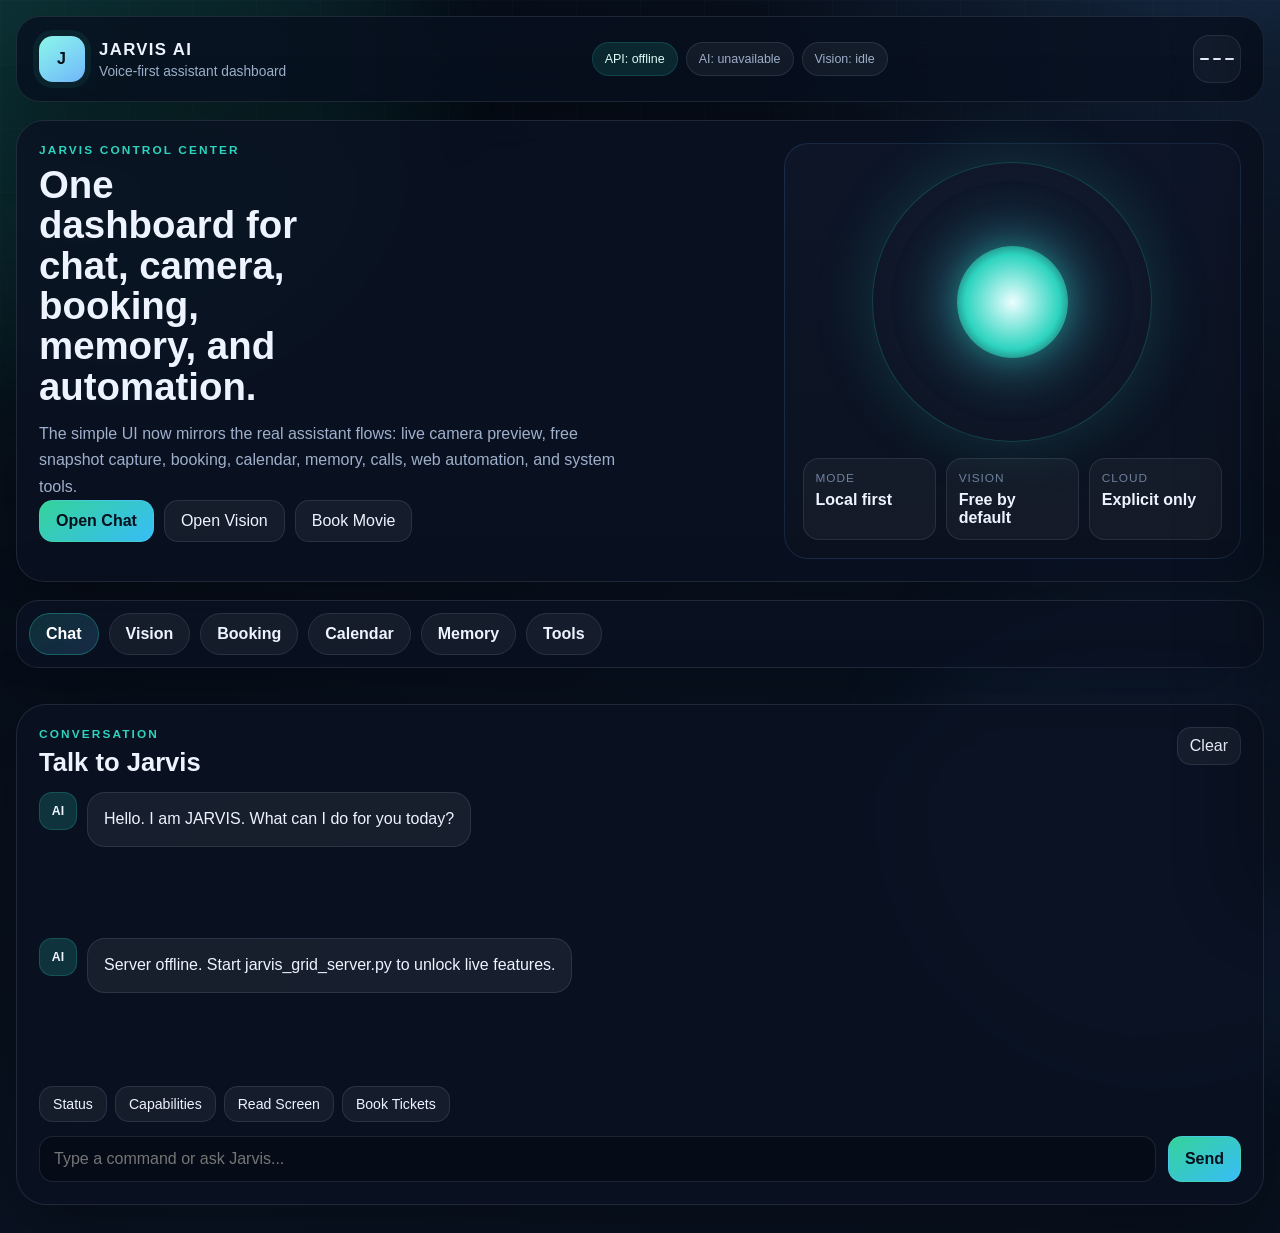
==== AI_Assistant/ui/index.html @ 4f627b4f "JARVIS Core, Phase 4 & Tier 3 Integrations" ====
<!DOCTYPE html>
<html lang="en">
<head>
  <meta charset="UTF-8">
  <meta name="viewport" content="width=device-width, initial-scale=1.0">
  <meta name="theme-color" content="#08111f">
  <title>JARVIS AI</title>
  <link rel="stylesheet" href="styles.css">
</head>
<body>
  <div class="bg-orb orb-a"></div>
  <div class="bg-orb orb-b"></div>
  <div class="bg-grid"></div>

  <div class="app-shell">
    <header class="topbar">
      <div class="brand">
        <div class="brand-mark">J</div>
        <div>
          <div class="brand-title">JARVIS AI</div>
          <div class="brand-subtitle">Voice-first assistant dashboard</div>
        </div>
      </div>
      <div class="status-row">
        <span class="status-chip" id="apiStatus">API: checking...</span>
        <span class="status-chip subtle" id="aiStatus">AI: unknown</span>
        <span class="status-chip subtle" id="visionStatus">Vision: idle</span>
      </div>
      <button class="icon-button" id="hamburger" aria-label="Open menu">
        <span></span><span></span><span></span>
      </button>
    </header>

    <main class="main-grid">
      <section class="hero-card">
        <div class="hero-copy">
          <p class="eyebrow">Jarvis Control Center</p>
          <h1>One dashboard for chat, camera, booking, memory, and automation.</h1>
          <p class="hero-text">
            The simple UI now mirrors the real assistant flows: live camera preview, free snapshot capture,
            booking, calendar, memory, calls, web automation, and system tools.
          </p>
          <div class="hero-actions">
            <button class="primary-button" data-panel-target="chat">Open Chat</button>
            <button class="ghost-button" data-panel-target="vision">Open Vision</button>
            <button class="ghost-button" data-panel-target="booking">Book Movie</button>
          </div>
        </div>
        <div class="hero-panel">
          <div class="pulse-ring">
            <div class="pulse-core"></div>
          </div>
          <div class="hero-metrics">
            <div>
              <span class="metric-label">Mode</span>
              <strong>Local first</strong>
            </div>
            <div>
              <span class="metric-label">Vision</span>
              <strong>Free by default</strong>
            </div>
            <div>
              <span class="metric-label">Cloud</span>
              <strong>Explicit only</strong>
            </div>
          </div>
        </div>
      </section>

      <nav class="module-tabs" id="moduleTabs">
        <button class="module-tab active" data-panel="chat">Chat</button>
        <button class="module-tab" data-panel="vision">Vision</button>
        <button class="module-tab" data-panel="booking">Booking</button>
        <button class="module-tab" data-panel="calendar">Calendar</button>
        <button class="module-tab" data-panel="memory">Memory</button>
        <button class="module-tab" data-panel="tools">Tools</button>
      </nav>

      <div class="workspace">
        <section class="panel active" id="panel-chat">
          <div class="panel-head">
            <div>
              <p class="panel-kicker">Conversation</p>
              <h2>Talk to Jarvis</h2>
            </div>
            <button class="tiny-button" id="clearChatBtn">Clear</button>
          </div>
          <div class="chat-log" id="chatMessages">
            <div class="message ai">
              <div class="avatar">AI</div>
              <div class="bubble">Hello. I am JARVIS. What can I do for you today?</div>
            </div>
          </div>
          <div class="quick-chips" id="quickChips">
            <button class="chip" data-text="What's my status?">Status</button>
            <button class="chip" data-text="What can you do?">Capabilities</button>
            <button class="chip" data-text="Read screen">Read Screen</button>
            <button class="chip" data-text="Book tickets">Book Tickets</button>
          </div>
          <div class="composer">
            <input id="messageInput" type="text" placeholder="Type a command or ask Jarvis..." autocomplete="off">
            <button id="sendButton" class="primary-button">Send</button>
          </div>
        </section>

        <section class="panel" id="panel-vision">
          <div class="panel-head">
            <div>
              <p class="panel-kicker">Vision</p>
              <h2>Camera and screen analysis</h2>
            </div>
            <span class="panel-hint" id="visionHint">Live preview ready.</span>
          </div>

          <div class="vision-preview">
            <video id="visPreview" autoplay playsinline muted></video>
            <div class="vision-badge" id="visBadge">Camera off</div>
          </div>
          <canvas id="visCanvas" class="hidden"></canvas>

          <div class="vision-actions">
            <button class="primary-button" id="visStartBtn">Live Preview</button>
            <button class="ghost-button" id="visCaptureBtn">Capture</button>
            <button class="ghost-button" id="visAnalyzeBtn">Analyze</button>
            <button class="ghost-button" id="visStopBtn">Stop</button>
            <button class="ghost-button" id="visScreenBtn">Screen</button>
            <button class="ghost-button" id="visQrBtn">Scan QR</button>
            <button class="ghost-button" id="visOcrBtn">Read Text</button>
          </div>
          <div class="panel-output" id="visionOutput">Point the camera, capture a frame, or read the screen.</div>
          <label class="toggle-row">
            <input type="checkbox" id="visionCloudToggle">
            <span>Use cloud analysis only when I press Analyze</span>
          </label>
        </section>

        <section class="panel" id="panel-booking">
          <div class="panel-head">
            <div>
              <p class="panel-kicker">Booking</p>
              <h2>Movie ticket flow</h2>
            </div>
            <span class="panel-hint">Free catalog + checkout handoff</span>
          </div>

          <div class="stack">
            <label class="field">
              <span>City</span>
              <input id="bookCity" type="text" value="Chennai" placeholder="City">
            </label>
            <label class="field">
              <span>Search movie</span>
              <input id="bookQuery" type="text" placeholder="Try Leo, Jawan, Kalki...">
            </label>
          </div>

          <div class="stack">
            <label class="field">
              <span>Movie</span>
              <select id="bookMovie">
                <option value="">Loading movies...</option>
              </select>
            </label>
            <label class="field">
              <span>Theater</span>
              <select id="bookTheater">
                <option value="">Select a movie first</option>
              </select>
            </label>
          </div>

          <div class="showtime-row" id="bookShows"></div>

          <div class="stack">
            <label class="field compact">
              <span>Seats</span>
              <input id="bookSeats" type="number" min="1" max="10" value="1">
            </label>
            <button class="primary-button" id="bookCheckoutBtn">Open Checkout</button>
            <button class="ghost-button" id="bookRefreshBtn">Refresh Catalog</button>
          </div>
          <div class="panel-output" id="bookingOutput">Tap a showtime to prepare the checkout summary.</div>
        </section>

        <section class="panel" id="panel-calendar">
          <div class="panel-head">
            <div>
              <p class="panel-kicker">Calendar</p>
              <h2>Plan the day</h2>
            </div>
            <span class="panel-hint">Google Calendar via OAuth</span>
          </div>
          <div class="button-row">
            <button class="ghost-button" data-calendar="today">Today</button>
            <button class="ghost-button" data-calendar="week">This Week</button>
            <button class="ghost-button" data-calendar="next">Next Event</button>
            <button class="ghost-button" data-calendar="free">Free Slots</button>
          </div>
          <div class="stack">
            <label class="field">
              <span>Event title</span>
              <input id="calSummary" type="text" placeholder="Team sync">
            </label>
            <label class="field">
              <span>When</span>
              <input id="calWhen" type="text" placeholder="Tomorrow 3pm">
            </label>
            <label class="field compact">
              <span>Minutes</span>
              <input id="calDuration" type="number" min="15" max="240" value="60">
            </label>
          </div>
          <div class="button-row">
            <button class="primary-button" id="calAddBtn">Add Event</button>
          </div>
          <div class="panel-output" id="calendarOutput">Calendar is waiting.</div>
        </section>

        <section class="panel" id="panel-memory">
          <div class="panel-head">
            <div>
              <p class="panel-kicker">Memory</p>
              <h2>Profile and preferences</h2>
            </div>
            <span class="panel-hint">Saved locally in `.jarvis_memory.json`</span>
          </div>
          <div class="stack">
            <label class="field">
              <span>Name</span>
              <input id="memName" type="text" placeholder="Your name">
            </label>
            <label class="field">
              <span>City</span>
              <input id="memCity" type="text" placeholder="Your city">
            </label>
          </div>
          <div class="button-row">
            <button class="primary-button" id="memSaveProfileBtn">Save Profile</button>
          </div>
          <div class="stack">
            <label class="field">
              <span>Place label</span>
              <input id="memPlaceLabel" type="text" placeholder="home, office, gym">
            </label>
            <label class="field">
              <span>Place name</span>
              <input id="memPlaceName" type="text" placeholder="Marina Beach">
            </label>
          </div>
          <div class="button-row">
            <button class="primary-button" id="memSavePlaceBtn">Save Place</button>
            <button class="ghost-button" id="memReloadBtn">Reload Memory</button>
          </div>
          <div class="panel-output" id="memoryOutput">No profile loaded yet.</div>
        </section>

        <section class="panel" id="panel-tools">
          <div class="panel-head">
            <div>
              <p class="panel-kicker">Tools</p>
              <h2>Web, messages, home, system</h2>
            </div>
            <span class="panel-hint">One-tap utilities</span>
          </div>

          <div class="tool-grid">
            <div class="tool-card">
              <h3>Web automation</h3>
              <input id="webCommand" type="text" placeholder="search iPhone 15 on amazon under 60000">
              <div class="button-row">
                <button class="primary-button" id="webRunBtn">Run</button>
                <button class="ghost-button" id="webConfirmBtn">Confirm</button>
                <button class="ghost-button" id="webCancelBtn">Cancel</button>
              </div>
              <div class="tool-note" id="webOutput">Search, fill, or type commands.</div>
            </div>

            <div class="tool-card">
              <h3>Messages</h3>
              <input id="msgContact" type="text" placeholder="Rahul">
              <input id="msgText" type="text" placeholder="I am on my way">
              <div class="button-row">
                <button class="primary-button" id="msgDraftBtn">Draft</button>
                <button class="ghost-button" id="msgConfirmBtn">Send</button>
                <button class="ghost-button" id="msgCancelBtn">Cancel</button>
              </div>
              <div class="tool-note" id="msgOutput">Draft a reply, then confirm.</div>
            </div>

            <div class="tool-card">
              <h3>Smart home</h3>
              <input id="homeCommand" type="text" placeholder="turn on bedroom light">
              <div class="button-row">
                <button class="primary-button" id="homeRunBtn">Run</button>
                <button class="ghost-button" data-scene="movie">Movie</button>
                <button class="ghost-button" data-scene="sleep">Sleep</button>
              </div>
              <div class="tool-note" id="homeOutput">Lights, scenes, and devices.</div>
            </div>

            <div class="tool-card">
              <h3>System</h3>
              <div class="button-row">
                <button class="ghost-button" data-system="all">All</button>
                <button class="ghost-button" data-system="cpu">CPU</button>
                <button class="ghost-button" data-system="ram">RAM</button>
                <button class="ghost-button" data-system="wifi">WiFi</button>
              </div>
              <div class="tool-note" id="sysOutput">System status will appear here.</div>
            </div>
          </div>
        </section>
      </div>
    </main>
  </div>

  <aside class="drawer" id="sidebar" aria-hidden="true">
    <div class="drawer-head">
      <h3>Quick jump</h3>
      <button class="icon-button small" id="drawerClose" aria-label="Close menu">✕</button>
    </div>
    <div class="drawer-list">
      <button data-panel-target="chat">Chat</button>
      <button data-panel-target="vision">Vision</button>
      <button data-panel-target="booking">Booking</button>
      <button data-panel-target="calendar">Calendar</button>
      <button data-panel-target="memory">Memory</button>
      <button data-panel-target="tools">Tools</button>
    </div>
  </aside>

  <div class="drawer-backdrop" id="drawerBackdrop"></div>
  <script src="script.js"></script>
</body>
</html>
---- AI_Assistant/ui/styles.css ----
:root {
  --bg: #07111f;
  --bg-2: #0c1729;
  --card: rgba(10, 18, 34, 0.82);
  --card-strong: rgba(15, 26, 46, 0.96);
  --line: rgba(148, 163, 184, 0.16);
  --text: #eef4ff;
  --sub: #9fb0cc;
  --muted: #6f819f;
  --accent: #2dd4bf;
  --accent-2: #60a5fa;
  --accent-3: #f59e0b;
  --danger: #fb7185;
  --shadow: 0 24px 80px rgba(0, 0, 0, 0.35);
}

* {
  box-sizing: border-box;
}

html, body {
  margin: 0;
  min-height: 100%;
}

body {
  font-family: "Aptos", "Segoe UI", "Inter", sans-serif;
  color: var(--text);
  background:
    radial-gradient(circle at top left, rgba(45, 212, 191, 0.14), transparent 28%),
    radial-gradient(circle at top right, rgba(96, 165, 250, 0.16), transparent 30%),
    linear-gradient(135deg, #050b14, #0a1424 56%, #08111f);
  overflow-x: hidden;
}

button, input, select {
  font: inherit;
}

button {
  cursor: pointer;
}

.bg-grid {
  position: fixed;
  inset: 0;
  background-image:
    linear-gradient(rgba(148, 163, 184, 0.05) 1px, transparent 1px),
    linear-gradient(90deg, rgba(148, 163, 184, 0.05) 1px, transparent 1px);
  background-size: 64px 64px;
  mask-image: linear-gradient(to bottom, rgba(0,0,0,0.6), transparent 85%);
  pointer-events: none;
}

.bg-orb {
  position: fixed;
  width: 34rem;
  height: 34rem;
  border-radius: 50%;
  filter: blur(55px);
  opacity: 0.28;
  pointer-events: none;
}

.orb-a {
  top: -10rem;
  left: -8rem;
  background: rgba(45, 212, 191, 0.24);
}

.orb-b {
  right: -10rem;
  bottom: -12rem;
  background: rgba(96, 165, 250, 0.24);
}

.app-shell {
  position: relative;
  z-index: 1;
  width: min(1280px, calc(100vw - 32px));
  margin: 16px auto 28px;
}

.topbar {
  display: flex;
  align-items: center;
  justify-content: space-between;
  gap: 16px;
  padding: 18px 22px;
  border: 1px solid var(--line);
  border-radius: 24px;
  background: rgba(8, 16, 30, 0.84);
  backdrop-filter: blur(20px);
  box-shadow: var(--shadow);
}

.brand {
  display: flex;
  align-items: center;
  gap: 14px;
}

.brand-mark {
  width: 46px;
  height: 46px;
  border-radius: 14px;
  display: grid;
  place-items: center;
  font-weight: 800;
  letter-spacing: 0.08em;
  color: #041019;
  background: linear-gradient(145deg, #8af7e8, #73b9ff);
  box-shadow: 0 0 0 6px rgba(45, 212, 191, 0.08);
}

.brand-title {
  font-size: 1.05rem;
  font-weight: 700;
  letter-spacing: 0.08em;
}

.brand-subtitle {
  margin-top: 4px;
  color: var(--sub);
  font-size: 0.86rem;
}

.status-row {
  display: flex;
  gap: 8px;
  flex-wrap: wrap;
  justify-content: center;
}

.status-chip {
  display: inline-flex;
  align-items: center;
  gap: 8px;
  padding: 9px 12px;
  border-radius: 999px;
  background: rgba(45, 212, 191, 0.12);
  color: #dffcf6;
  border: 1px solid rgba(45, 212, 191, 0.18);
  font-size: 0.78rem;
}

.status-chip.subtle {
  background: rgba(255, 255, 255, 0.05);
  color: var(--sub);
  border-color: var(--line);
}

.icon-button {
  border: 1px solid var(--line);
  background: rgba(255, 255, 255, 0.04);
  color: var(--text);
  width: 48px;
  height: 48px;
  border-radius: 16px;
  display: inline-flex;
  align-items: center;
  justify-content: center;
  gap: 4px;
}

.icon-button span {
  display: block;
  width: 18px;
  height: 2px;
  background: var(--text);
  border-radius: 999px;
}

.icon-button.small {
  width: 36px;
  height: 36px;
  border-radius: 12px;
}

.icon-button:hover,
.ghost-button:hover,
.tiny-button:hover,
.module-tab:hover,
.drawer-list button:hover {
  transform: translateY(-1px);
}

.main-grid {
  display: grid;
  gap: 18px;
  margin-top: 18px;
}

.hero-card,
.workspace,
.module-tabs {
  border: 1px solid var(--line);
  background: var(--card);
  backdrop-filter: blur(20px);
  box-shadow: var(--shadow);
}

.hero-card {
  display: grid;
  grid-template-columns: 1.35fr 0.85fr;
  gap: 18px;
  align-items: stretch;
  padding: 22px;
  border-radius: 28px;
}

.eyebrow,
.panel-kicker {
  margin: 0 0 8px;
  color: var(--accent);
  text-transform: uppercase;
  letter-spacing: 0.18em;
  font-size: 0.74rem;
  font-weight: 700;
}

.hero-copy h1,
.panel-head h2 {
  margin: 0;
  line-height: 1.05;
}

.hero-copy h1 {
  font-size: clamp(2rem, 3vw, 3.3rem);
  max-width: 13ch;
}

.hero-text {
  margin: 14px 0 0;
  max-width: 68ch;
  color: var(--sub);
  line-height: 1.65;
}

.hero-actions,
.button-row,
.vision-actions {
  display: flex;
  flex-wrap: wrap;
  gap: 10px;
}

.primary-button,
.ghost-button,
.tiny-button,
.chip,
.module-tab,
.drawer-list button {
  border: 1px solid transparent;
  transition: transform 0.2s ease, background 0.2s ease, border-color 0.2s ease, color 0.2s ease;
}

.primary-button,
.ghost-button,
.tiny-button,
.chip {
  border-radius: 14px;
  padding: 11px 16px;
}

.primary-button {
  background: linear-gradient(145deg, #34d399, #38bdf8);
  color: #03101c;
  border-color: rgba(255,255,255,0.08);
  font-weight: 800;
}

.ghost-button,
.tiny-button,
.chip,
.module-tab,
.drawer-list button {
  background: rgba(255, 255, 255, 0.05);
  color: var(--text);
  border-color: var(--line);
}

.tiny-button {
  padding: 9px 12px;
}

.hero-panel {
  position: relative;
  display: grid;
  place-items: center;
  gap: 16px;
  padding: 18px;
  border-radius: 24px;
  background: linear-gradient(180deg, rgba(15, 23, 42, 0.9), rgba(12, 18, 32, 0.92));
  border: 1px solid rgba(96, 165, 250, 0.15);
}

.pulse-ring {
  position: relative;
  width: min(280px, 100%);
  aspect-ratio: 1;
  border-radius: 50%;
  border: 1px solid rgba(45, 212, 191, 0.24);
  background:
    radial-gradient(circle, rgba(45, 212, 191, 0.26) 0%, rgba(45, 212, 191, 0.06) 34%, transparent 62%),
    radial-gradient(circle at 50% 50%, rgba(96, 165, 250, 0.18), rgba(96, 165, 250, 0.02) 55%, transparent 70%);
  box-shadow:
    inset 0 0 0 18px rgba(255,255,255,0.01),
    0 0 60px rgba(45, 212, 191, 0.18);
  animation: floatPulse 6s ease-in-out infinite;
}

.pulse-core {
  position: absolute;
  inset: 30%;
  border-radius: 50%;
  background: radial-gradient(circle, #ecfeff, #2dd4bf 60%, #0f172a 100%);
  box-shadow: 0 0 40px rgba(45, 212, 191, 0.5);
}

.hero-metrics {
  display: grid;
  grid-template-columns: repeat(3, minmax(0, 1fr));
  gap: 10px;
  width: 100%;
}

.hero-metrics div {
  padding: 12px;
  border-radius: 16px;
  background: rgba(255, 255, 255, 0.04);
  border: 1px solid var(--line);
}

.metric-label {
  display: block;
  font-size: 0.74rem;
  text-transform: uppercase;
  letter-spacing: 0.08em;
  color: var(--muted);
  margin-bottom: 6px;
}

.module-tabs {
  display: flex;
  gap: 10px;
  padding: 12px;
  border-radius: 22px;
  overflow-x: auto;
  scrollbar-width: none;
}

.module-tabs::-webkit-scrollbar {
  display: none;
}

.module-tab {
  padding: 11px 16px;
  border-radius: 999px;
  white-space: nowrap;
  font-weight: 700;
}

.module-tab.active {
  background: linear-gradient(145deg, rgba(45, 212, 191, 0.16), rgba(96, 165, 250, 0.18));
  color: #ffffff;
  border-color: rgba(45, 212, 191, 0.32);
}

.workspace {
  margin-top: 18px;
  border-radius: 30px;
  padding: 18px;
}

.panel {
  display: none;
  padding: 4px;
  animation: panelFade 0.3s ease;
}

.panel.active {
  display: block;
}

.panel-head {
  display: flex;
  align-items: flex-start;
  justify-content: space-between;
  gap: 14px;
  margin-bottom: 16px;
}

.panel-head h2 {
  font-size: clamp(1.25rem, 2vw, 1.8rem);
}

.panel-hint {
  color: var(--sub);
  font-size: 0.85rem;
  padding-top: 6px;
  text-align: right;
}

.chat-log {
  min-height: 280px;
  max-height: 44vh;
  overflow-y: auto;
  padding-right: 6px;
  display: grid;
  gap: 12px;
}

.message {
  display: flex;
  gap: 10px;
  align-items: flex-start;
}

.message.ai {
  justify-content: flex-start;
}

.message.user {
  justify-content: flex-end;
}

.message.user .avatar {
  order: 2;
  background: rgba(251, 113, 133, 0.2);
}

.message.user .bubble {
  background: rgba(251, 113, 133, 0.12);
}

.avatar {
  width: 38px;
  height: 38px;
  border-radius: 13px;
  display: grid;
  place-items: center;
  font-size: 0.77rem;
  font-weight: 800;
  background: rgba(45, 212, 191, 0.18);
  border: 1px solid rgba(45, 212, 191, 0.2);
}

.bubble {
  max-width: min(680px, 80%);
  padding: 14px 16px;
  border-radius: 18px;
  background: rgba(255, 255, 255, 0.06);
  border: 1px solid var(--line);
  color: var(--text);
  line-height: 1.55;
}

.quick-chips {
  display: flex;
  flex-wrap: wrap;
  gap: 8px;
  margin: 14px 0;
}

.chip {
  padding: 9px 13px;
  font-size: 0.88rem;
}

.composer,
.stack {
  display: grid;
  grid-template-columns: repeat(3, minmax(0, 1fr));
  gap: 12px;
}

.composer {
  grid-template-columns: 1fr auto;
  margin-top: 10px;
}

.composer input,
.field input,
.field select,
.tool-card input {
  width: 100%;
  min-width: 0;
  border: 1px solid var(--line);
  border-radius: 14px;
  background: rgba(4, 10, 20, 0.62);
  color: var(--text);
  padding: 13px 14px;
  outline: none;
}

.field {
  display: grid;
  gap: 8px;
  color: var(--sub);
  font-size: 0.85rem;
}

.field.compact {
  max-width: 150px;
}

.field span {
  color: var(--sub);
}

.panel-output,
.tool-note {
  margin-top: 14px;
  padding: 14px 16px;
  border-radius: 18px;
  border: 1px solid var(--line);
  background: rgba(255, 255, 255, 0.04);
  color: var(--sub);
  line-height: 1.65;
  min-height: 56px;
  white-space: pre-wrap;
}

.vision-preview {
  position: relative;
  border-radius: 22px;
  overflow: hidden;
  border: 1px solid rgba(96, 165, 250, 0.2);
  min-height: 240px;
  background: radial-gradient(circle at top, rgba(45, 212, 191, 0.18), rgba(4, 10, 20, 0.94));
}

.vision-preview video {
  width: 100%;
  height: 100%;
  min-height: 240px;
  object-fit: cover;
  display: block;
}

.vision-badge {
  position: absolute;
  top: 12px;
  left: 12px;
  padding: 8px 12px;
  border-radius: 999px;
  background: rgba(4, 10, 20, 0.78);
  border: 1px solid var(--line);
  font-size: 0.78rem;
}

.hidden {
  display: none;
}

.vision-actions {
  margin-top: 12px;
}

.toggle-row {
  display: flex;
  align-items: center;
  gap: 10px;
  margin-top: 12px;
  color: var(--sub);
  font-size: 0.88rem;
}

.showtime-row {
  display: flex;
  flex-wrap: wrap;
  gap: 8px;
  margin-top: 14px;
}

.showtime-row .showtime {
  border-radius: 999px;
  padding: 9px 12px;
  border: 1px solid var(--line);
  background: rgba(255, 255, 255, 0.04);
  color: var(--text);
}

.tool-grid {
  display: grid;
  grid-template-columns: repeat(2, minmax(0, 1fr));
  gap: 14px;
}

.tool-card {
  padding: 16px;
  border-radius: 22px;
  border: 1px solid var(--line);
  background: rgba(255, 255, 255, 0.04);
}

.tool-card h3 {
  margin: 0 0 12px;
  font-size: 1rem;
}

.tool-card input + input {
  margin-top: 10px;
}

.drawer {
  position: fixed;
  right: -320px;
  top: 0;
  width: min(320px, 88vw);
  height: 100vh;
  z-index: 30;
  background: rgba(7, 17, 31, 0.96);
  border-left: 1px solid var(--line);
  box-shadow: -28px 0 72px rgba(0, 0, 0, 0.3);
  padding: 18px;
  transition: right 0.25s ease;
}

.drawer.open {
  right: 0;
}

.drawer-head {
  display: flex;
  align-items: center;
  justify-content: space-between;
  margin-bottom: 18px;
}

.drawer-list {
  display: grid;
  gap: 10px;
}

.drawer-list button {
  text-align: left;
  padding: 14px 16px;
  border-radius: 16px;
}

.drawer-backdrop {
  position: fixed;
  inset: 0;
  background: rgba(2, 6, 23, 0.45);
  opacity: 0;
  pointer-events: none;
  transition: opacity 0.25s ease;
  z-index: 20;
}

.drawer-backdrop.open {
  opacity: 1;
  pointer-events: auto;
}

@keyframes floatPulse {
  0%, 100% { transform: translateY(0) scale(1); }
  50% { transform: translateY(-4px) scale(1.015); }
}

@keyframes panelFade {
  from {
    opacity: 0;
    transform: translateY(10px);
  }
  to {
    opacity: 1;
    transform: translateY(0);
  }
}

@media (max-width: 1100px) {
  .hero-card,
  .tool-grid {
    grid-template-columns: 1fr;
  }

  .composer,
  .stack {
    grid-template-columns: 1fr;
  }

  .field.compact {
    max-width: none;
  }
}

@media (max-width: 760px) {
  .app-shell {
    width: min(100vw - 18px, 1280px);
    margin: 8px auto 22px;
  }

  .topbar {
    padding: 14px 16px;
    border-radius: 20px;
  }

  .status-row {
    display: none;
  }

  .hero-card,
  .workspace {
    padding: 16px;
    border-radius: 22px;
  }

  .module-tabs {
    padding: 10px;
  }

  .panel-head {
    flex-direction: column;
    align-items: flex-start;
  }

  .panel-hint {
    text-align: left;
  }

  .bubble {
    max-width: 100%;
  }
}
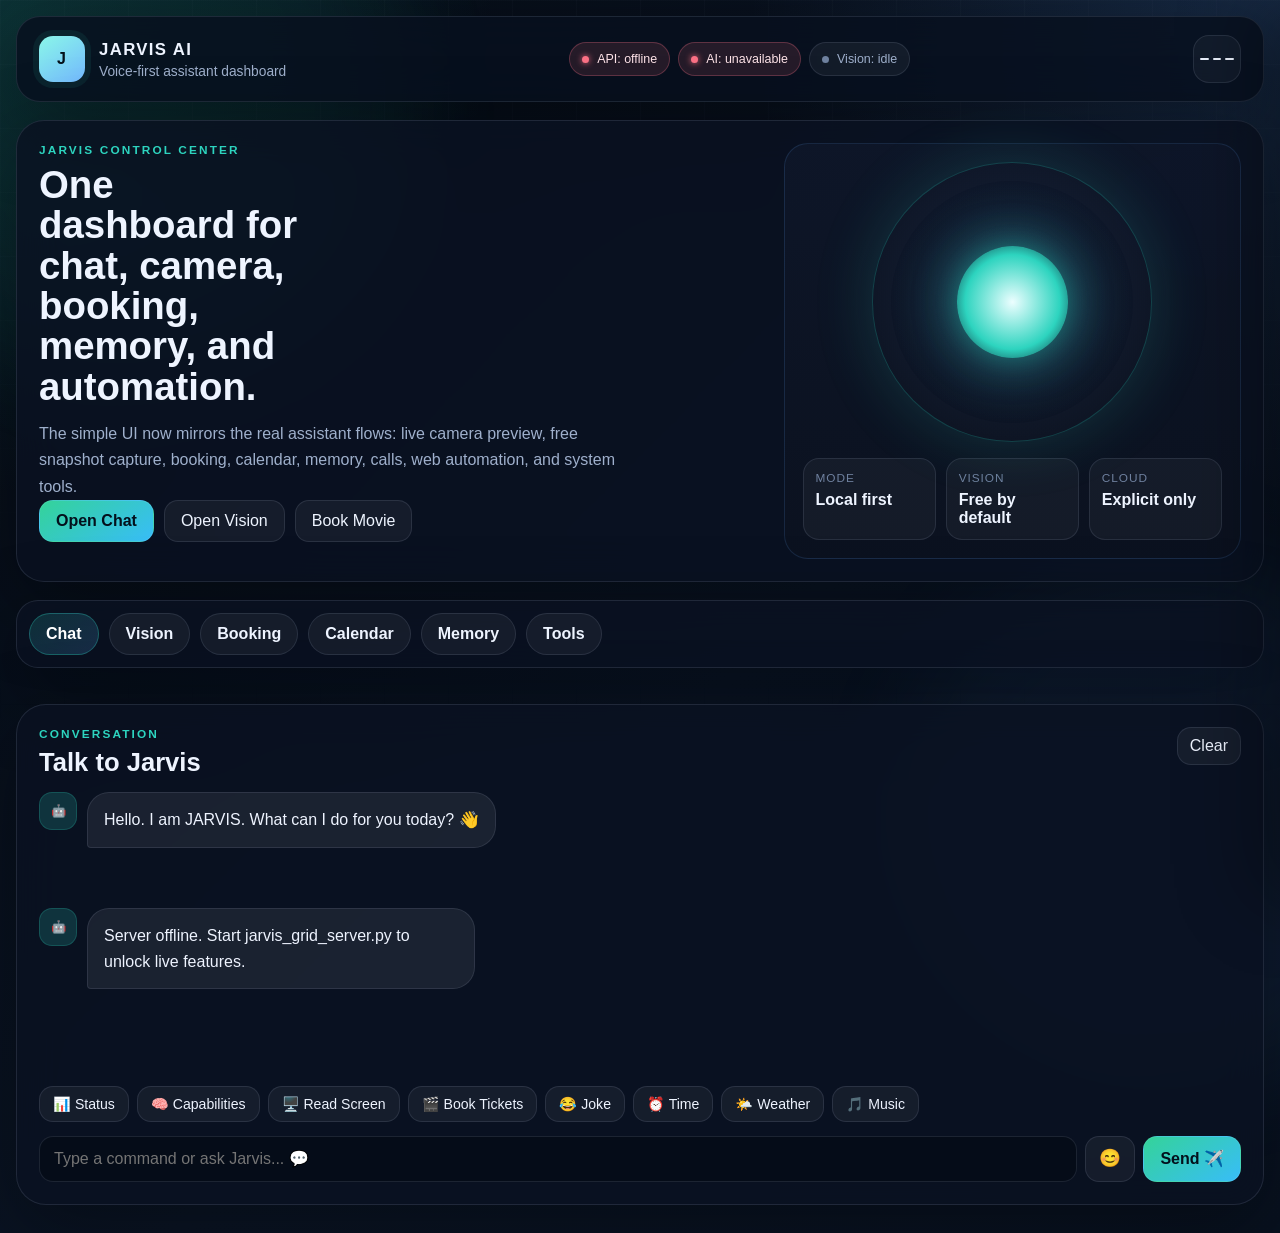
==== commit 11cb9e40: "Initial commit" ====
--- a/AI_Assistant/ui/index.html
+++ b/AI_Assistant/ui/index.html
@@ -87,19 +87,41 @@
           </div>
           <div class="chat-log" id="chatMessages">
             <div class="message ai">
-              <div class="avatar">AI</div>
-              <div class="bubble">Hello. I am JARVIS. What can I do for you today?</div>
-            </div>
-          </div>
+              <div class="avatar">🤖</div>
+              <div class="bubble">Hello. I am JARVIS. What can I do for you today? 👋</div>
+            </div>
+          </div>
+
           <div class="quick-chips" id="quickChips">
-            <button class="chip" data-text="What's my status?">Status</button>
-            <button class="chip" data-text="What can you do?">Capabilities</button>
-            <button class="chip" data-text="Read screen">Read Screen</button>
-            <button class="chip" data-text="Book tickets">Book Tickets</button>
-          </div>
+            <button class="chip" data-text="What's my status?">📊 Status</button>
+            <button class="chip" data-text="What can you do?">🧠 Capabilities</button>
+            <button class="chip" data-text="Read screen">🖥️ Read Screen</button>
+            <button class="chip" data-text="Book tickets">🎬 Book Tickets</button>
+            <button class="chip" data-text="Tell me a joke">😂 Joke</button>
+            <button class="chip" data-text="What time is it?">⏰ Time</button>
+            <button class="chip" data-text="How's the weather?">🌤️ Weather</button>
+            <button class="chip" data-text="Play some music">🎵 Music</button>
+          </div>
+
+          <div class="emoji-bar" id="emojiBar">
+            <button class="emoji-btn" data-emoji="👍">👍</button>
+            <button class="emoji-btn" data-emoji="😂">😂</button>
+            <button class="emoji-btn" data-emoji="🔥">🔥</button>
+            <button class="emoji-btn" data-emoji="✨">✨</button>
+            <button class="emoji-btn" data-emoji="🤔">🤔</button>
+            <button class="emoji-btn" data-emoji="😎">😎</button>
+            <button class="emoji-btn" data-emoji="❤️">❤️</button>
+            <button class="emoji-btn" data-emoji="🚀">🚀</button>
+            <button class="emoji-btn" data-emoji="🎉">🎉</button>
+            <button class="emoji-btn" data-emoji="💡">💡</button>
+            <button class="emoji-btn" data-emoji="😴">😴</button>
+            <button class="emoji-btn" data-emoji="👀">👀</button>
+          </div>
+
           <div class="composer">
-            <input id="messageInput" type="text" placeholder="Type a command or ask Jarvis..." autocomplete="off">
-            <button id="sendButton" class="primary-button">Send</button>
+            <input id="messageInput" type="text" placeholder="Type a command or ask Jarvis... 💬" autocomplete="off">
+            <button id="emojiToggleBtn" class="ghost-button emoji-toggle-btn" title="Emoji keyboard">😊</button>
+            <button id="sendButton" class="primary-button">Send ✈️</button>
           </div>
         </section>
 
--- a/AI_Assistant/ui/styles.css
+++ b/AI_Assistant/ui/styles.css
@@ -142,12 +142,53 @@
   color: #dffcf6;
   border: 1px solid rgba(45, 212, 191, 0.18);
   font-size: 0.78rem;
+  transition: background 0.3s ease, color 0.3s ease, border-color 0.3s ease, box-shadow 0.3s ease;
+}
+
+.status-chip::before {
+  content: '';
+  display: block;
+  width: 7px;
+  height: 7px;
+  border-radius: 50%;
+  background: var(--accent);
+  box-shadow: 0 0 6px var(--accent);
+  animation: chipPulse 2.4s ease-in-out infinite;
+}
+
+.status-chip.subtle::before {
+  background: var(--muted);
+  box-shadow: none;
+  animation: none;
+}
+
+@keyframes chipPulse {
+  0%, 100% { opacity: 1; transform: scale(1); }
+  50% { opacity: 0.55; transform: scale(0.82); }
 }
 
 .status-chip.subtle {
   background: rgba(255, 255, 255, 0.05);
   color: var(--sub);
   border-color: var(--line);
+}
+
+.status-chip[data-tone="ok"] {
+  background: rgba(45, 212, 191, 0.14);
+  color: #dffcf6;
+  border-color: rgba(45, 212, 191, 0.28);
+}
+
+.status-chip[data-tone="danger"] {
+  background: rgba(251, 113, 133, 0.12);
+  color: #ffe4e9;
+  border-color: rgba(251, 113, 133, 0.28);
+}
+
+.status-chip[data-tone="danger"]::before {
+  background: var(--danger);
+  box-shadow: 0 0 6px var(--danger);
+  animation: none;
 }
 
 .icon-button {
@@ -182,7 +223,22 @@
 .tiny-button:hover,
 .module-tab:hover,
 .drawer-list button:hover {
-  transform: translateY(-1px);
+  transform: translateY(-2px);
+  box-shadow: 0 6px 18px rgba(0,0,0,0.22);
+}
+
+.primary-button:hover {
+  transform: translateY(-2px);
+  box-shadow: 0 8px 24px rgba(45,212,191,0.28);
+  filter: brightness(1.08);
+}
+
+.primary-button:active,
+.ghost-button:active,
+.tiny-button:active,
+.chip:active {
+  transform: translateY(0) scale(0.97);
+  transition-duration: 0.1s;
 }
 
 .main-grid {
@@ -252,7 +308,7 @@
 .module-tab,
 .drawer-list button {
   border: 1px solid transparent;
-  transition: transform 0.2s ease, background 0.2s ease, border-color 0.2s ease, color 0.2s ease;
+  transition: transform 0.25s cubic-bezier(0.34,1.56,0.64,1), background 0.22s ease, border-color 0.22s ease, color 0.22s ease, box-shadow 0.25s ease, filter 0.2s ease;
 }
 
 .primary-button,
@@ -376,11 +432,11 @@
 .panel {
   display: none;
   padding: 4px;
-  animation: panelFade 0.3s ease;
 }
 
 .panel.active {
   display: block;
+  animation: panelSlideIn 0.42s cubic-bezier(0.22, 1, 0.36, 1) both;
 }
 
 .panel-head {
@@ -406,15 +462,53 @@
   min-height: 280px;
   max-height: 44vh;
   overflow-y: auto;
-  padding-right: 6px;
+  padding-right: 8px;
   display: grid;
-  gap: 12px;
+  gap: 14px;
+  scroll-behavior: smooth;
+  scrollbar-width: thin;
+  scrollbar-color: rgba(45,212,191,0.2) transparent;
+}
+
+.chat-log::-webkit-scrollbar {
+  width: 4px;
+}
+
+.chat-log::-webkit-scrollbar-thumb {
+  background: rgba(45,212,191,0.22);
+  border-radius: 4px;
+}
+
+/* Typing indicator (three bouncing dots) */
+.typing-indicator .bubble {
+  display: flex;
+  align-items: center;
+  gap: 5px;
+  padding: 12px 16px;
+  animation: bubbleWobbleIn 0.4s cubic-bezier(0.34,1.8,0.64,1) both;
+}
+
+.typing-dot {
+  width: 7px;
+  height: 7px;
+  border-radius: 50%;
+  background: var(--accent);
+  animation: typingBounce 1.2s ease-in-out infinite;
+}
+
+.typing-dot:nth-child(2) { animation-delay: 0.18s; }
+.typing-dot:nth-child(3) { animation-delay: 0.36s; }
+
+@keyframes typingBounce {
+  0%, 60%, 100% { transform: translateY(0) scale(1); opacity: 0.5; }
+  30%           { transform: translateY(-7px) scale(1.15); opacity: 1; }
 }
 
 .message {
   display: flex;
   gap: 10px;
   align-items: flex-start;
+  animation: messageRowIn 0.32s cubic-bezier(0.22, 1, 0.36, 1) both;
 }
 
 .message.ai {
@@ -423,6 +517,7 @@
 
 .message.user {
   justify-content: flex-end;
+  animation: messageRowInUser 0.32s cubic-bezier(0.22, 1, 0.36, 1) both;
 }
 
 .message.user .avatar {
@@ -444,16 +539,94 @@
   font-weight: 800;
   background: rgba(45, 212, 191, 0.18);
   border: 1px solid rgba(45, 212, 191, 0.2);
+  flex-shrink: 0;
+  animation: avatarBounce 0.5s cubic-bezier(0.34,1.8,0.64,1) both;
+  transition: transform 0.2s ease;
+}
+
+.avatar:hover {
+  transform: rotate(-8deg) scale(1.12);
+}
+
+@keyframes avatarBounce {
+  0%   { transform: scale(0) rotate(-20deg); opacity:0; }
+  60%  { transform: scale(1.2) rotate(8deg); opacity:1; }
+  80%  { transform: scale(0.92) rotate(-4deg); }
+  100% { transform: scale(1) rotate(0deg); }
 }
 
 .bubble {
   max-width: min(680px, 80%);
   padding: 14px 16px;
-  border-radius: 18px;
-  background: rgba(255, 255, 255, 0.06);
+  border-radius: 22px 22px 22px 4px;
+  background: rgba(255, 255, 255, 0.07);
   border: 1px solid var(--line);
   color: var(--text);
-  line-height: 1.55;
+  line-height: 1.6;
+  transform-origin: bottom left;
+  animation: bubbleWobbleIn 0.55s cubic-bezier(0.34, 1.8, 0.64, 1) both;
+  backdrop-filter: blur(10px);
+  transition: background 0.2s ease, border-color 0.2s ease, transform 0.15s ease;
+  position: relative;
+  word-break: break-word;
+}
+
+.bubble:hover {
+  transform: scale(1.013) rotate(-0.4deg);
+}
+
+.message.user .bubble {
+  border-radius: 22px 22px 4px 22px;
+  transform-origin: bottom right;
+  animation: bubbleWobbleInUser 0.5s cubic-bezier(0.34, 1.7, 0.64, 1) both;
+  background: rgba(251, 113, 133, 0.14);
+}
+
+.message.user .bubble:hover {
+  transform: scale(1.013) rotate(0.4deg);
+}
+
+/* Emoji reaction row under each bubble */
+.bubble-reactions {
+  display: flex;
+  gap: 4px;
+  margin-top: 6px;
+  flex-wrap: wrap;
+  opacity: 0;
+  transform: translateY(4px);
+  transition: opacity 0.22s ease, transform 0.22s ease;
+}
+
+.message:hover .bubble-reactions {
+  opacity: 1;
+  transform: translateY(0);
+}
+
+.reaction-btn {
+  font-size: 1rem;
+  background: rgba(255,255,255,0.07);
+  border: 1px solid rgba(255,255,255,0.12);
+  border-radius: 999px;
+  padding: 3px 8px;
+  cursor: pointer;
+  transition: transform 0.2s cubic-bezier(0.34,1.8,0.64,1), background 0.15s ease;
+  line-height: 1.4;
+  color: var(--text);
+}
+
+.reaction-btn:hover {
+  transform: scale(1.3) rotate(-8deg);
+  background: rgba(255,255,255,0.14);
+}
+
+.reaction-btn:active {
+  transform: scale(0.9);
+}
+
+.reaction-btn.reacted {
+  background: rgba(45, 212, 191, 0.18);
+  border-color: rgba(45, 212, 191, 0.35);
+  animation: reactionPop 0.4s cubic-bezier(0.34,1.8,0.64,1);
 }
 
 .quick-chips {
@@ -466,6 +639,19 @@
 .chip {
   padding: 9px 13px;
   font-size: 0.88rem;
+  transition: transform 0.25s cubic-bezier(0.34,1.8,0.64,1), background 0.2s ease, border-color 0.2s ease, box-shadow 0.2s ease;
+}
+
+.chip:hover {
+  transform: translateY(-3px) rotate(-1.5deg) scale(1.06);
+  background: rgba(45, 212, 191, 0.12);
+  border-color: rgba(45, 212, 191, 0.3);
+  box-shadow: 0 6px 16px rgba(45,212,191,0.18);
+}
+
+.chip:active {
+  transform: scale(0.93) rotate(0deg);
+  transition-duration: 0.1s;
 }
 
 .composer,
@@ -476,8 +662,98 @@
 }
 
 .composer {
-  grid-template-columns: 1fr auto;
+  grid-template-columns: 1fr auto auto;
   margin-top: 10px;
+  gap: 8px;
+}
+
+.emoji-toggle-btn {
+  padding: 11px 13px;
+  font-size: 1.1rem;
+  border-radius: 14px;
+  line-height: 1;
+  transition: transform 0.3s cubic-bezier(0.34,1.8,0.64,1), background 0.2s ease;
+}
+
+.emoji-toggle-btn:hover {
+  transform: rotate(-15deg) scale(1.18);
+  background: rgba(45,212,191,0.12);
+}
+
+.emoji-toggle-btn.active {
+  transform: rotate(20deg) scale(1.1);
+  background: rgba(45,212,191,0.16);
+  border-color: rgba(45,212,191,0.3);
+}
+
+/* Emoji quick-bar */
+.emoji-bar {
+  display: none;
+  flex-wrap: wrap;
+  gap: 6px;
+  margin-bottom: 8px;
+  padding: 10px 12px;
+  border-radius: 16px;
+  background: rgba(255,255,255,0.04);
+  border: 1px solid var(--line);
+  animation: emojiBarSlide 0.35s cubic-bezier(0.34,1.56,0.64,1) both;
+}
+
+.emoji-bar.open {
+  display: flex;
+}
+
+@keyframes emojiBarSlide {
+  from { opacity:0; transform:translateY(-8px) scale(0.95); }
+  to   { opacity:1; transform:none; }
+}
+
+.emoji-btn {
+  font-size: 1.3rem;
+  background: none;
+  border: 1px solid transparent;
+  border-radius: 10px;
+  padding: 4px 6px;
+  cursor: pointer;
+  line-height: 1.3;
+  transition: transform 0.22s cubic-bezier(0.34,1.8,0.64,1), background 0.15s ease;
+  color: inherit;
+}
+
+.emoji-btn:hover {
+  transform: scale(1.45) rotate(-8deg) translateY(-3px);
+  background: rgba(255,255,255,0.08);
+}
+
+.emoji-btn:active {
+  transform: scale(0.88);
+  transition-duration: 0.08s;
+}
+
+/* Typing indicator */
+.typing-indicator .bubble {
+  display: flex;
+  align-items: center;
+  gap: 5px;
+  padding: 12px 18px;
+  min-width: 56px;
+}
+
+.typing-dot {
+  width: 7px;
+  height: 7px;
+  border-radius: 50%;
+  background: var(--accent);
+  animation: typingBounce 1.2s ease-in-out infinite;
+  flex-shrink: 0;
+}
+
+.typing-dot:nth-child(2) { animation-delay: 0.18s; }
+.typing-dot:nth-child(3) { animation-delay: 0.36s; }
+
+@keyframes typingBounce {
+  0%, 60%, 100% { transform: translateY(0) scale(1);    opacity: 0.45; }
+  30%           { transform: translateY(-8px) scale(1.2); opacity: 1; }
 }
 
 .composer input,
@@ -611,15 +887,36 @@
   width: min(320px, 88vw);
   height: 100vh;
   z-index: 30;
-  background: rgba(7, 17, 31, 0.96);
+  background: rgba(7, 17, 31, 0.97);
   border-left: 1px solid var(--line);
   box-shadow: -28px 0 72px rgba(0, 0, 0, 0.3);
   padding: 18px;
-  transition: right 0.25s ease;
+  transition: right 0.36s cubic-bezier(0.22, 1, 0.36, 1);
+  backdrop-filter: blur(24px);
 }
 
 .drawer.open {
   right: 0;
+}
+
+.drawer-list button {
+  transition: background 0.18s ease, transform 0.22s cubic-bezier(0.34,1.56,0.64,1), color 0.18s ease;
+}
+
+.drawer.open .drawer-list button {
+  animation: drawerItemIn 0.35s cubic-bezier(0.22,1,0.36,1) both;
+}
+
+.drawer.open .drawer-list button:nth-child(1) { animation-delay: 0.04s; }
+.drawer.open .drawer-list button:nth-child(2) { animation-delay: 0.07s; }
+.drawer.open .drawer-list button:nth-child(3) { animation-delay: 0.10s; }
+.drawer.open .drawer-list button:nth-child(4) { animation-delay: 0.13s; }
+.drawer.open .drawer-list button:nth-child(5) { animation-delay: 0.16s; }
+.drawer.open .drawer-list button:nth-child(6) { animation-delay: 0.19s; }
+
+@keyframes drawerItemIn {
+  from { opacity: 0; transform: translateX(16px); }
+  to   { opacity: 1; transform: translateX(0); }
 }
 
 .drawer-head {
@@ -643,16 +940,18 @@
 .drawer-backdrop {
   position: fixed;
   inset: 0;
-  background: rgba(2, 6, 23, 0.45);
+  background: rgba(2, 6, 23, 0.5);
   opacity: 0;
   pointer-events: none;
-  transition: opacity 0.25s ease;
+  transition: opacity 0.36s cubic-bezier(0.22, 1, 0.36, 1);
   z-index: 20;
+  backdrop-filter: blur(0px);
 }
 
 .drawer-backdrop.open {
   opacity: 1;
   pointer-events: auto;
+  backdrop-filter: blur(3px);
 }
 
 @keyframes floatPulse {
@@ -660,15 +959,52 @@
   50% { transform: translateY(-4px) scale(1.015); }
 }
 
-@keyframes panelFade {
+@keyframes panelSlideIn {
   from {
     opacity: 0;
-    transform: translateY(10px);
+    transform: translateY(18px) scale(0.978);
+    filter: blur(2px);
   }
   to {
     opacity: 1;
-    transform: translateY(0);
-  }
+    transform: translateY(0) scale(1);
+    filter: blur(0);
+  }
+}
+
+@keyframes bubbleWobbleIn {
+  0%   { opacity:0; transform: translateY(18px) scale(0.6) rotate(-4deg); }
+  45%  { opacity:1; transform: translateY(-6px) scale(1.08) rotate(2deg); }
+  65%  { transform: translateY(3px) scale(0.97) rotate(-1deg); }
+  80%  { transform: translateY(-2px) scale(1.02) rotate(0.5deg); }
+  100% { transform: translateY(0) scale(1) rotate(0deg); }
+}
+
+@keyframes bubbleWobbleInUser {
+  0%   { opacity:0; transform: translateY(18px) scale(0.6) rotate(4deg); }
+  45%  { opacity:1; transform: translateY(-6px) scale(1.08) rotate(-2deg); }
+  65%  { transform: translateY(3px) scale(0.97) rotate(1deg); }
+  80%  { transform: translateY(-2px) scale(1.02) rotate(-0.5deg); }
+  100% { transform: translateY(0) scale(1) rotate(0deg); }
+}
+
+@keyframes messageRowIn {
+  0%   { opacity:0; transform: translateX(-20px) scale(0.92); }
+  60%  { transform: translateX(4px) scale(1.01); }
+  100% { opacity:1; transform: translateX(0) scale(1); }
+}
+
+@keyframes messageRowInUser {
+  0%   { opacity:0; transform: translateX(20px) scale(0.92); }
+  60%  { transform: translateX(-4px) scale(1.01); }
+  100% { opacity:1; transform: translateX(0) scale(1); }
+}
+
+@keyframes reactionPop {
+  0%   { transform: scale(1); }
+  40%  { transform: scale(1.5) rotate(-12deg); }
+  70%  { transform: scale(0.9) rotate(6deg); }
+  100% { transform: scale(1) rotate(0deg); }
 }
 
 @media (max-width: 1100px) {
